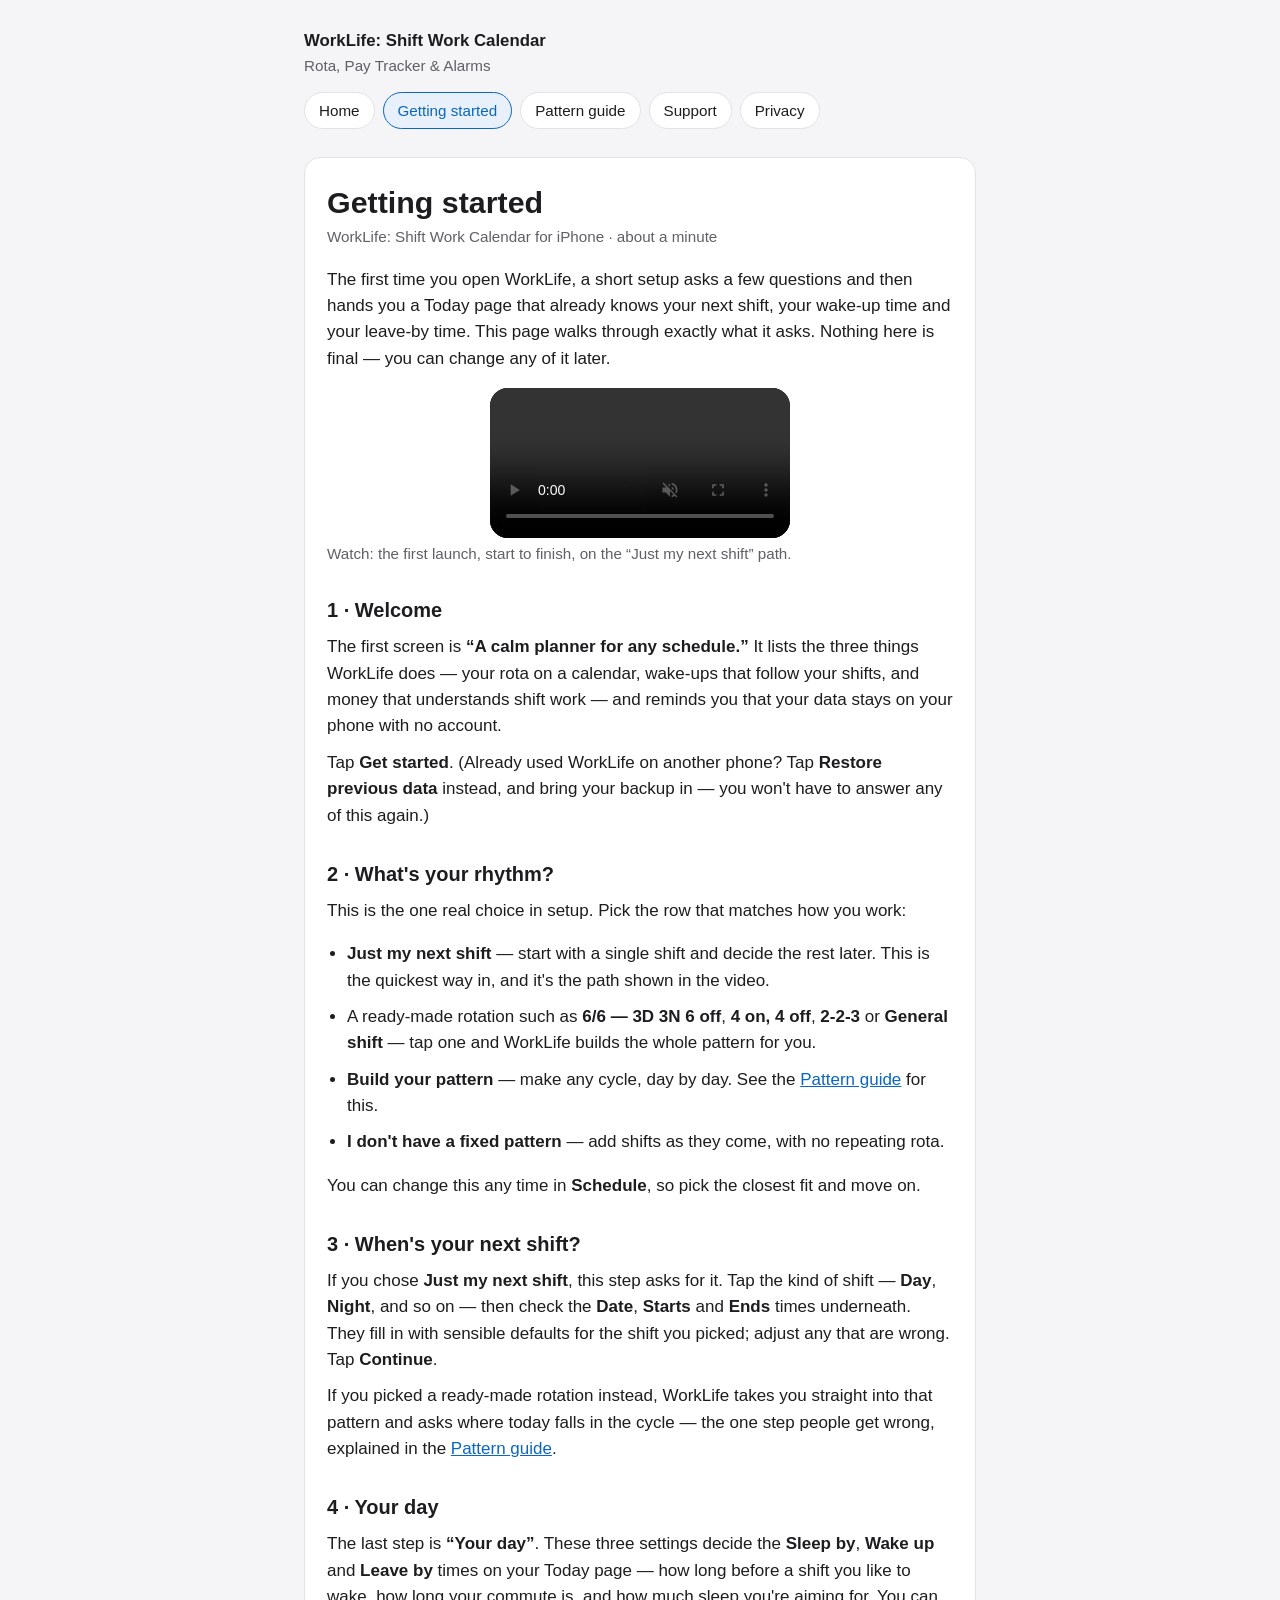
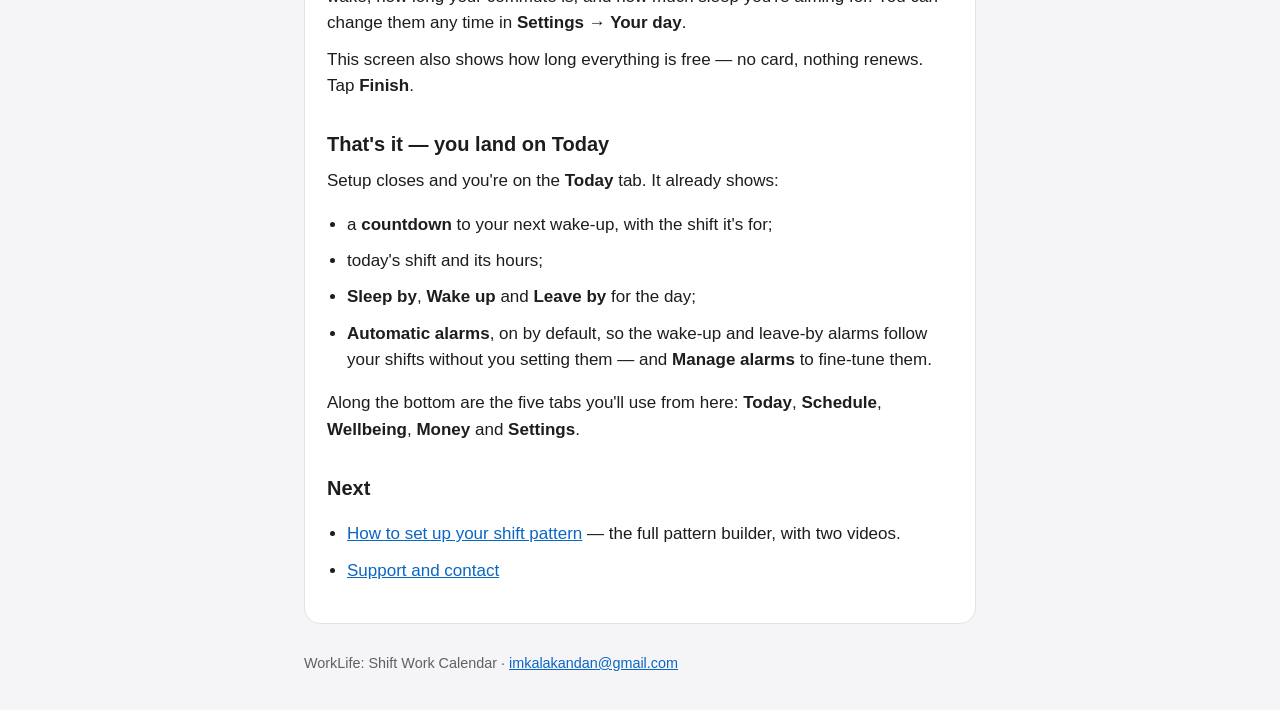
==== getting-started/index.html @ 9029e555 "Publish WorkLife iPhone privacy & support pages (9f0db19)" ====
<!doctype html>
<html lang="en">
<head>
<meta charset="utf-8">
<meta name="viewport" content="width=device-width, initial-scale=1">
<title>Getting started — WorkLife: Shift Work Calendar</title>
<meta name="description" content="The first minute in WorkLife for iPhone: what the setup asks, and how your Today page fills itself once you're through it.">
<meta name="color-scheme" content="light dark">
<link rel="stylesheet" href="../style.css">
</head>
<body>
<div class="wrap">

<header class="site">
  <a class="name" href="../">WorkLife: Shift Work Calendar</a>
  <span class="tagline">Rota, Pay Tracker &amp; Alarms</span>
  <nav class="site" aria-label="Site">
    <a href="../">Home</a>
    <a href="./" aria-current="page">Getting started</a>
    <a href="../pattern-guide/">Pattern guide</a>
    <a href="../support/">Support</a>
    <a href="../privacy/">Privacy</a>
  </nav>
</header>

<main>
<h1>Getting started</h1>
<p class="meta">WorkLife: Shift Work Calendar for iPhone · about a minute</p>

<p>The first time you open WorkLife, a short setup asks a few questions and then hands you a
Today page that already knows your next shift, your wake-up time and your leave-by time. This page
walks through exactly what it asks. Nothing here is final — you can change any of it later.</p>

<video class="guide-video" controls playsinline muted preload="metadata"
       src="onboarding-first-launch.mp4">
  Your browser can't play this video — the steps below show the same thing.
</video>
<p class="meta">Watch: the first launch, start to finish, on the “Just my next shift” path.</p>

<h2>1 · Welcome</h2>
<p>The first screen is <strong>“A calm planner for any schedule.”</strong> It lists the three things
WorkLife does — your rota on a calendar, wake-ups that follow your shifts, and money that understands
shift work — and reminds you that your data stays on your phone with no account.</p>
<p>Tap <strong>Get started</strong>. (Already used WorkLife on another phone? Tap
<strong>Restore previous data</strong> instead, and bring your backup in — you won't have to answer
any of this again.)</p>

<h2>2 · What's your rhythm?</h2>
<p>This is the one real choice in setup. Pick the row that matches how you work:</p>
<ul>
<li><strong>Just my next shift</strong> — start with a single shift and decide the rest later. This is
the quickest way in, and it's the path shown in the video.</li>
<li>A ready-made rotation such as <strong>6/6 — 3D 3N 6 off</strong>, <strong>4 on, 4 off</strong>,
<strong>2-2-3</strong> or <strong>General shift</strong> — tap one and WorkLife builds the whole
pattern for you.</li>
<li><strong>Build your pattern</strong> — make any cycle, day by day. See the
<a href="../pattern-guide/">Pattern guide</a> for this.</li>
<li><strong>I don't have a fixed pattern</strong> — add shifts as they come, with no repeating rota.</li>
</ul>
<p>You can change this any time in <strong>Schedule</strong>, so pick the closest fit and move on.</p>

<h2>3 · When's your next shift?</h2>
<p>If you chose <strong>Just my next shift</strong>, this step asks for it. Tap the kind of shift —
<strong>Day</strong>, <strong>Night</strong>, and so on — then check the <strong>Date</strong>,
<strong>Starts</strong> and <strong>Ends</strong> times underneath. They fill in with sensible defaults
for the shift you picked; adjust any that are wrong. Tap <strong>Continue</strong>.</p>
<p>If you picked a ready-made rotation instead, WorkLife takes you straight into that pattern and asks
where today falls in the cycle — the one step people get wrong, explained in the
<a href="../pattern-guide/">Pattern guide</a>.</p>

<h2>4 · Your day</h2>
<p>The last step is <strong>“Your day”</strong>. These three settings decide the
<strong>Sleep by</strong>, <strong>Wake up</strong> and <strong>Leave by</strong> times on your Today
page — how long before a shift you like to wake, how long your commute is, and how much sleep you're
aiming for. You can change them any time in <strong>Settings → Your day</strong>.</p>
<p>This screen also shows how long everything is free — no card, nothing renews. Tap
<strong>Finish</strong>.</p>

<h2>That's it — you land on Today</h2>
<p>Setup closes and you're on the <strong>Today</strong> tab. It already shows:</p>
<ul>
<li>a <strong>countdown</strong> to your next wake-up, with the shift it's for;</li>
<li>today's shift and its hours;</li>
<li><strong>Sleep by</strong>, <strong>Wake up</strong> and <strong>Leave by</strong> for the day;</li>
<li><strong>Automatic alarms</strong>, on by default, so the wake-up and leave-by alarms follow your
shifts without you setting them — and <strong>Manage alarms</strong> to fine-tune them.</li>
</ul>
<p>Along the bottom are the five tabs you'll use from here: <strong>Today</strong>,
<strong>Schedule</strong>, <strong>Wellbeing</strong>, <strong>Money</strong> and
<strong>Settings</strong>.</p>

<h2>Next</h2>
<ul>
<li><a href="../pattern-guide/">How to set up your shift pattern</a> — the full pattern builder, with two videos.</li>
<li><a href="../support/">Support and contact</a></li>
</ul>
</main>

<footer class="site">
  WorkLife: Shift Work Calendar · <a href="mailto:imkalakandan@gmail.com">imkalakandan@gmail.com</a>
</footer>

</div>
</body>
</html>

<!-- build 9f0db19 -->
---- style.css ----
/* WorkLife iOS website — privacy policy, support, landing. Plain CSS, no framework, no web fonts:
   the system font is used through the browser (never a bundled font file). */

:root {
  --bg: #f5f5f7;
  --card: #ffffff;
  --text: #1d1d1f;
  --muted: #5f5f66;
  --line: #e2e2e7;
  --accent: #0a66c2;
  --accent-soft: #e8f1fb;
}

@media (prefers-color-scheme: dark) {
  :root {
    --bg: #000000;
    --card: #1c1c1e;
    --text: #f5f5f7;
    --muted: #a1a1a8;
    --line: #38383c;
    --accent: #5eaaf5;
    --accent-soft: #10263d;
  }
}

* { box-sizing: border-box; }

html { -webkit-text-size-adjust: 100%; }

body {
  margin: 0;
  background: var(--bg);
  color: var(--text);
  font-family: -apple-system, BlinkMacSystemFont, "Segoe UI", Roboto, Helvetica, Arial, sans-serif;
  font-size: 17px;
  line-height: 1.55;
}

.wrap {
  max-width: 44rem;
  margin: 0 auto;
  padding: 0 16px;
}

header.site {
  padding: 28px 0 12px;
}

header.site .name {
  font-size: 1.05rem;
  font-weight: 700;
  color: var(--text);
  text-decoration: none;
}

header.site .tagline {
  display: block;
  color: var(--muted);
  font-size: 0.95rem;
}

nav.site {
  display: flex;
  flex-wrap: wrap;
  gap: 8px;
  margin: 14px 0 0;
}

nav.site a {
  padding: 6px 14px;
  border-radius: 999px;
  background: var(--card);
  border: 1px solid var(--line);
  color: var(--text);
  text-decoration: none;
  font-size: 0.95rem;
}

nav.site a[aria-current="page"] {
  background: var(--accent-soft);
  border-color: var(--accent);
  color: var(--accent);
}

main {
  background: var(--card);
  border: 1px solid var(--line);
  border-radius: 16px;
  padding: 8px 22px 22px;
  margin: 16px 0 28px;
}

h1 { font-size: 1.9rem; line-height: 1.2; margin: 18px 0 4px; }
h2 { font-size: 1.25rem; margin: 30px 0 8px; }
h3 { font-size: 1.05rem; margin: 22px 0 6px; }

p, li { margin: 0 0 10px; }
ul, ol { padding-left: 1.25rem; }

/* Tall portrait screen recordings: cap the height so a phone-shaped video never fills a desktop
   screen, and let it shrink to the column on a phone. */
.guide-video {
  display: block;
  max-width: 100%;
  max-height: 78vh;
  width: auto;
  margin: 16px auto 4px;
  border-radius: 18px;
  background: #000;
}

.meta { color: var(--muted); font-size: 0.95rem; margin-bottom: 18px; }

.summary {
  background: var(--accent-soft);
  border-radius: 12px;
  padding: 14px 16px;
  margin: 16px 0 6px;
}
.summary p:last-child { margin-bottom: 0; }

a { color: var(--accent); }

.table-wrap { overflow-x: auto; margin: 8px 0 12px; }

table {
  width: 100%;
  border-collapse: collapse;
  font-size: 0.97rem;
}

th, td {
  text-align: left;
  vertical-align: top;
  padding: 10px 8px;
  border-bottom: 1px solid var(--line);
}

th { font-weight: 600; }
td:first-child { white-space: nowrap; font-weight: 600; }

@media (max-width: 520px) {
  td:first-child { white-space: normal; }
}

footer.site {
  color: var(--muted);
  font-size: 0.9rem;
  padding: 0 0 36px;
}
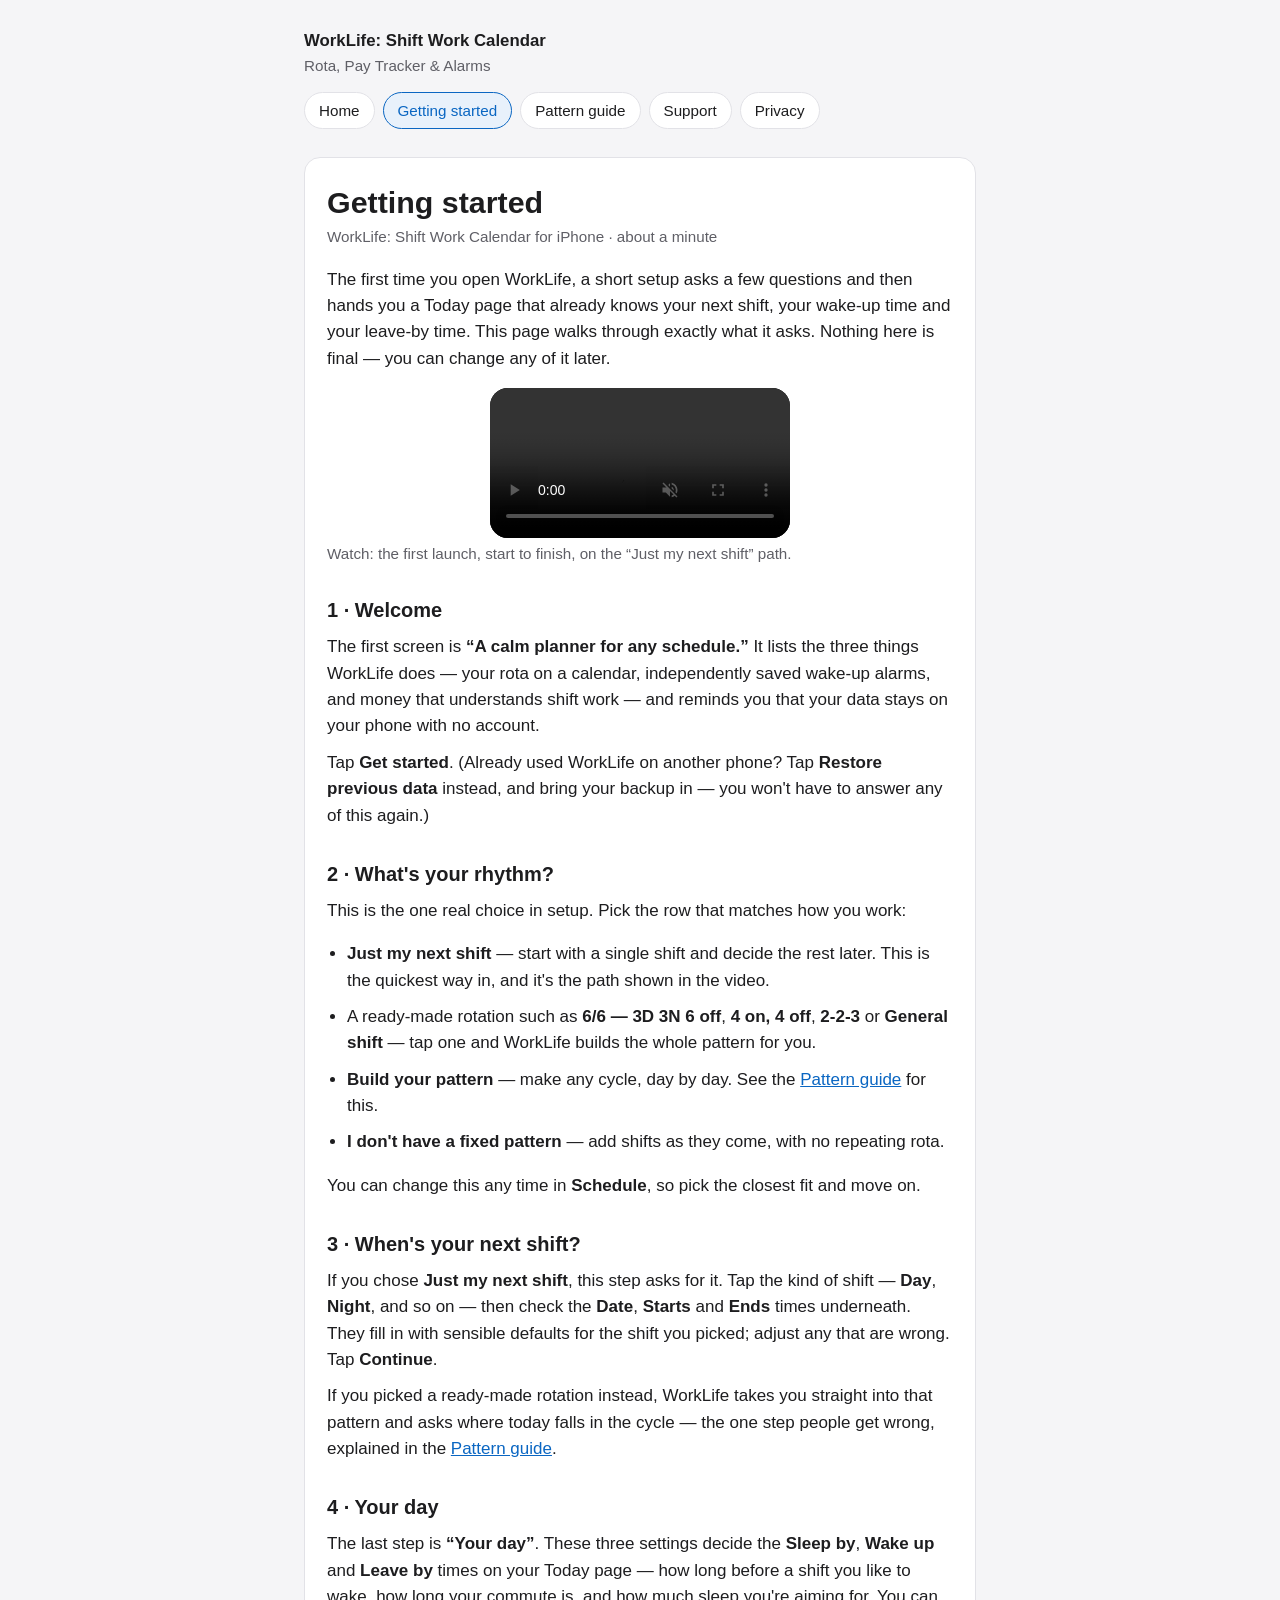
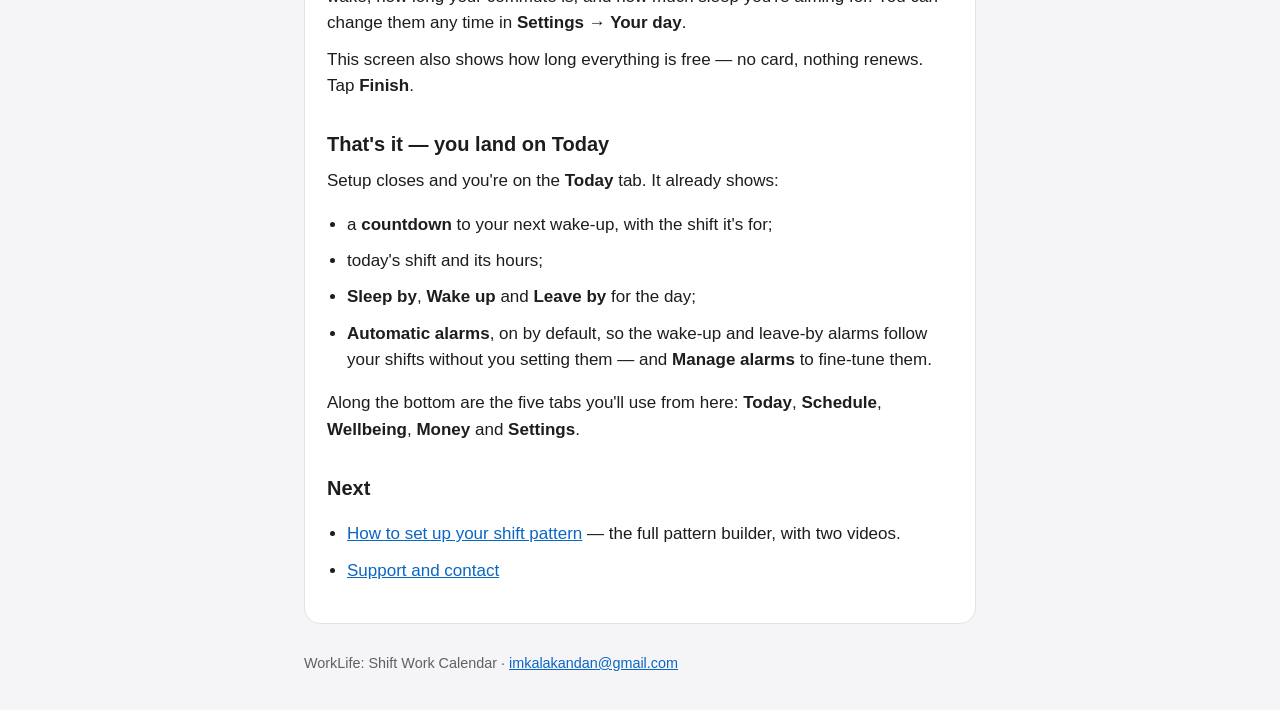
==== commit 5e3f4a7b: "Publish WorkLife iPhone privacy & support pages (9cf75f6-dirty)" ====
--- a/getting-started/index.html
+++ b/getting-started/index.html
@@ -39,7 +39,7 @@
 
 <h2>1 · Welcome</h2>
 <p>The first screen is <strong>“A calm planner for any schedule.”</strong> It lists the three things
-WorkLife does — your rota on a calendar, wake-ups that follow your shifts, and money that understands
+WorkLife does — your rota on a calendar, independently saved wake-up alarms, and money that understands
 shift work — and reminds you that your data stays on your phone with no account.</p>
 <p>Tap <strong>Get started</strong>. (Already used WorkLife on another phone? Tap
 <strong>Restore previous data</strong> instead, and bring your backup in — you won't have to answer
@@ -104,4 +104,4 @@
 </body>
 </html>
 
-<!-- build 9f0db19 -->
+<!-- build 9cf75f6-dirty -->
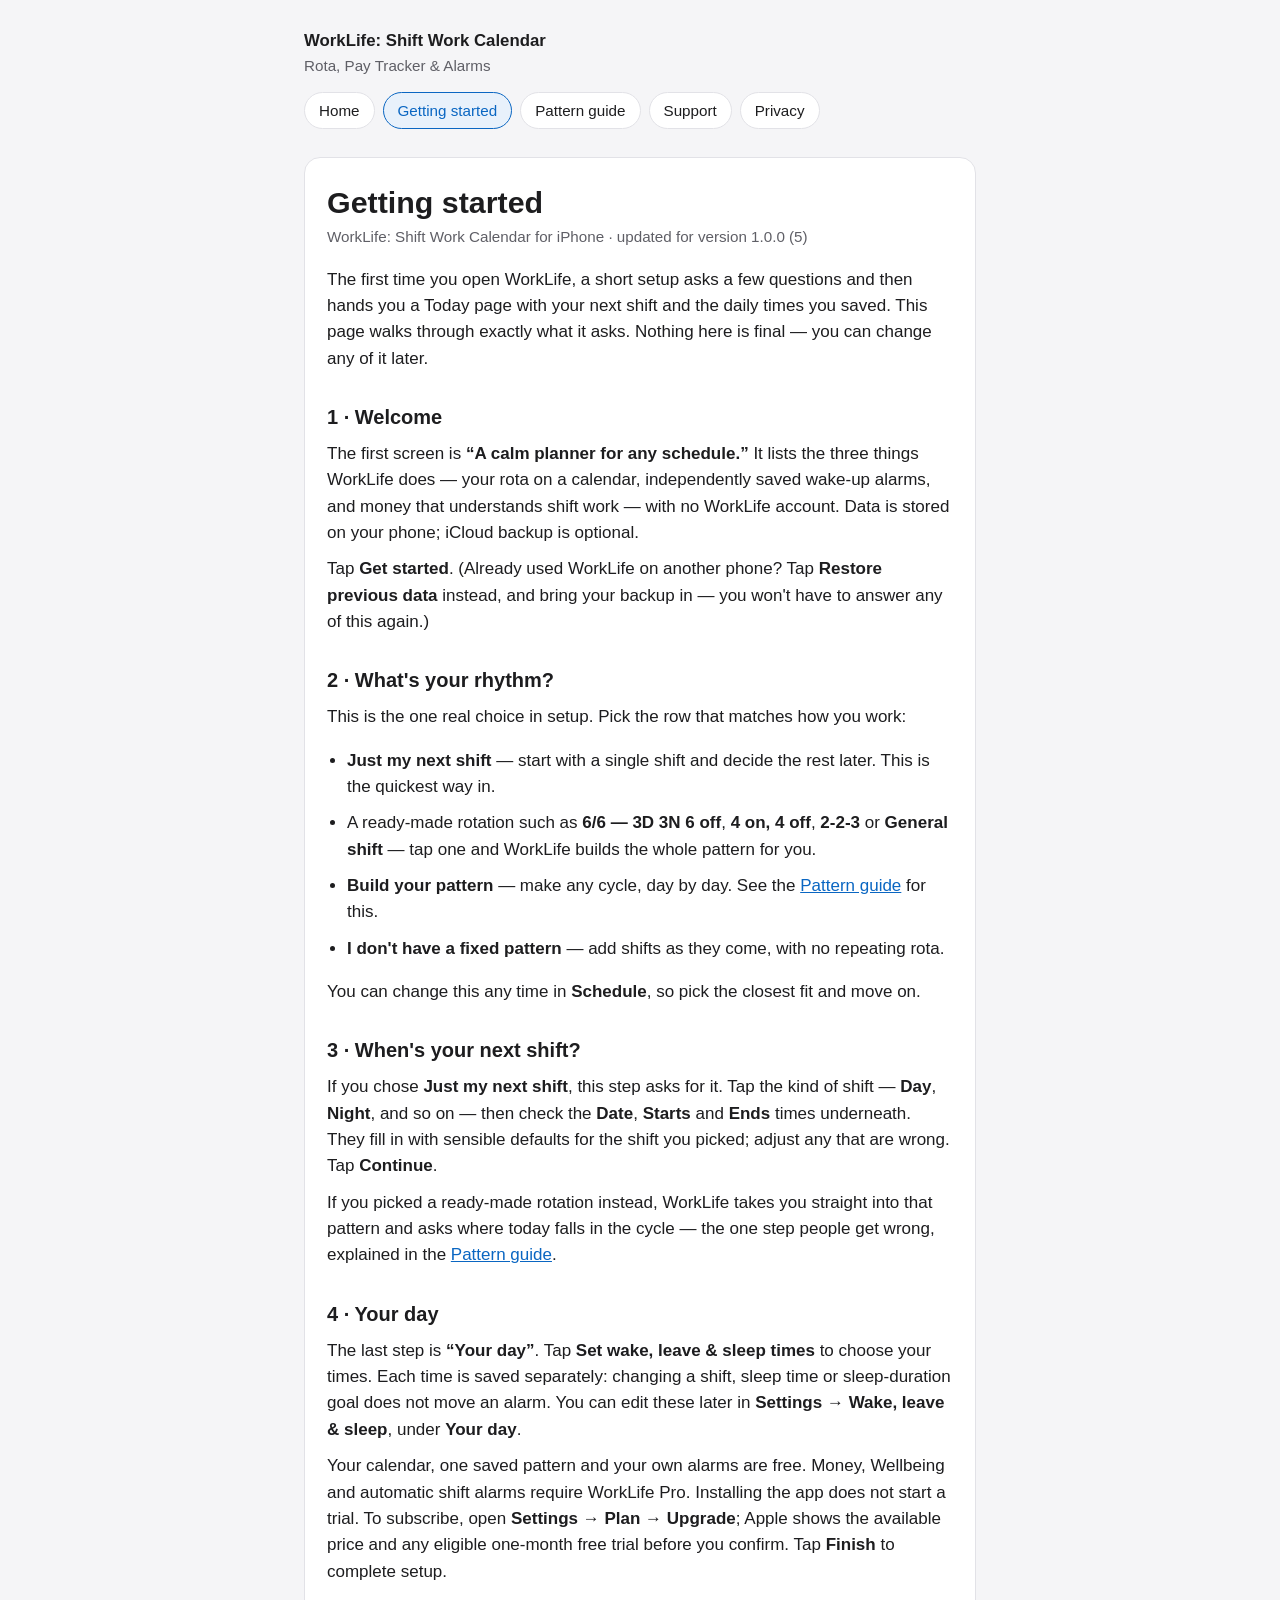
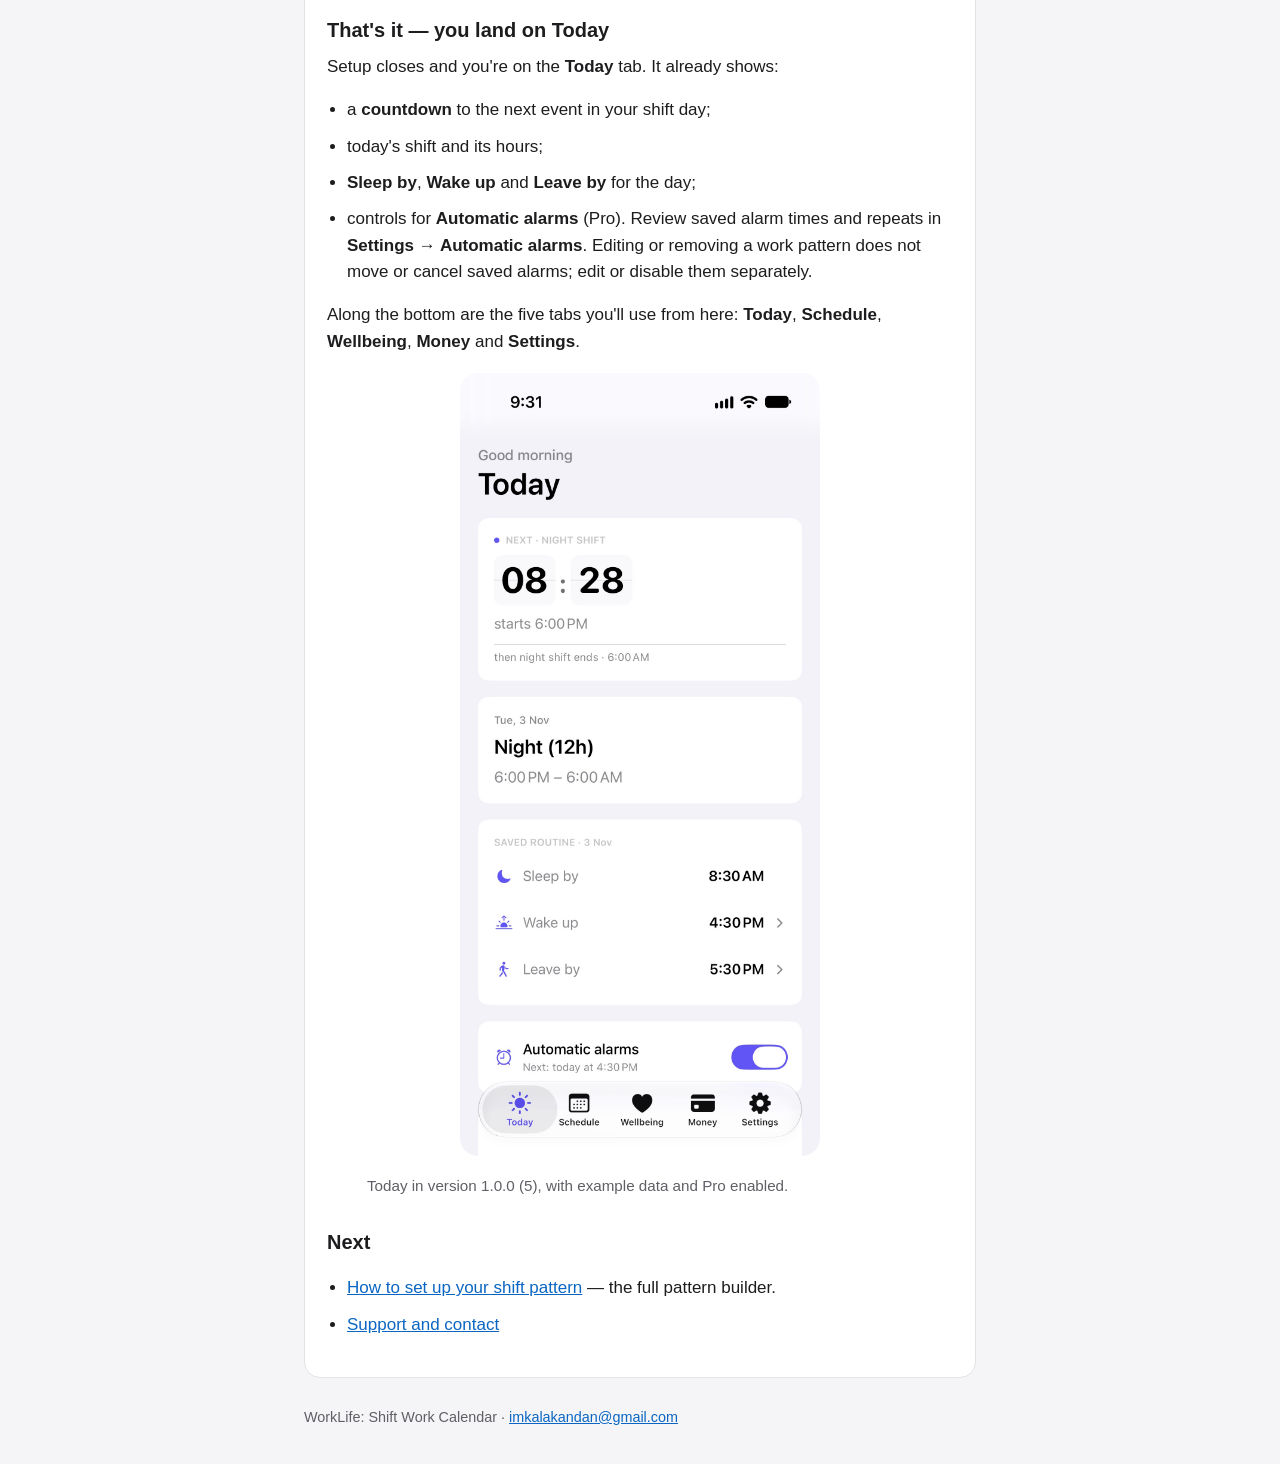
==== commit 74681de0: "Publish WorkLife iPhone privacy & support pages (9cf75f6-dirty)" ====
--- a/getting-started/index.html
+++ b/getting-started/index.html
@@ -25,22 +25,16 @@
 
 <main>
 <h1>Getting started</h1>
-<p class="meta">WorkLife: Shift Work Calendar for iPhone · about a minute</p>
+<p class="meta">WorkLife: Shift Work Calendar for iPhone · updated for version 1.0.0 (5)</p>
 
 <p>The first time you open WorkLife, a short setup asks a few questions and then hands you a
-Today page that already knows your next shift, your wake-up time and your leave-by time. This page
+Today page with your next shift and the daily times you saved. This page
 walks through exactly what it asks. Nothing here is final — you can change any of it later.</p>
-
-<video class="guide-video" controls playsinline muted preload="metadata"
-       src="onboarding-first-launch.mp4">
-  Your browser can't play this video — the steps below show the same thing.
-</video>
-<p class="meta">Watch: the first launch, start to finish, on the “Just my next shift” path.</p>
 
 <h2>1 · Welcome</h2>
 <p>The first screen is <strong>“A calm planner for any schedule.”</strong> It lists the three things
 WorkLife does — your rota on a calendar, independently saved wake-up alarms, and money that understands
-shift work — and reminds you that your data stays on your phone with no account.</p>
+shift work — with no WorkLife account. Data is stored on your phone; iCloud backup is optional.</p>
 <p>Tap <strong>Get started</strong>. (Already used WorkLife on another phone? Tap
 <strong>Restore previous data</strong> instead, and bring your backup in — you won't have to answer
 any of this again.)</p>
@@ -49,7 +43,7 @@
 <p>This is the one real choice in setup. Pick the row that matches how you work:</p>
 <ul>
 <li><strong>Just my next shift</strong> — start with a single shift and decide the rest later. This is
-the quickest way in, and it's the path shown in the video.</li>
+the quickest way in.</li>
 <li>A ready-made rotation such as <strong>6/6 — 3D 3N 6 off</strong>, <strong>4 on, 4 off</strong>,
 <strong>2-2-3</strong> or <strong>General shift</strong> — tap one and WorkLife builds the whole
 pattern for you.</li>
@@ -69,29 +63,37 @@
 <a href="../pattern-guide/">Pattern guide</a>.</p>
 
 <h2>4 · Your day</h2>
-<p>The last step is <strong>“Your day”</strong>. These three settings decide the
-<strong>Sleep by</strong>, <strong>Wake up</strong> and <strong>Leave by</strong> times on your Today
-page — how long before a shift you like to wake, how long your commute is, and how much sleep you're
-aiming for. You can change them any time in <strong>Settings → Your day</strong>.</p>
-<p>This screen also shows how long everything is free — no card, nothing renews. Tap
-<strong>Finish</strong>.</p>
+<p>The last step is <strong>“Your day”</strong>. Tap <strong>Set wake, leave &amp; sleep times</strong>
+to choose your times. Each time is saved separately: changing a shift, sleep time or sleep-duration goal
+does not move an alarm. You can edit these later in <strong>Settings → Wake, leave &amp; sleep</strong>,
+under <strong>Your day</strong>.</p>
+<p>Your calendar, one saved pattern and your own alarms are free. Money, Wellbeing and automatic shift
+alarms require WorkLife Pro. Installing the app does not start a trial. To subscribe, open
+<strong>Settings → Plan → Upgrade</strong>; Apple shows the available price and any eligible
+one-month free trial before you confirm. Tap <strong>Finish</strong> to complete setup.</p>
 
 <h2>That's it — you land on Today</h2>
 <p>Setup closes and you're on the <strong>Today</strong> tab. It already shows:</p>
 <ul>
-<li>a <strong>countdown</strong> to your next wake-up, with the shift it's for;</li>
+<li>a <strong>countdown</strong> to the next event in your shift day;</li>
 <li>today's shift and its hours;</li>
 <li><strong>Sleep by</strong>, <strong>Wake up</strong> and <strong>Leave by</strong> for the day;</li>
-<li><strong>Automatic alarms</strong>, on by default, so the wake-up and leave-by alarms follow your
-shifts without you setting them — and <strong>Manage alarms</strong> to fine-tune them.</li>
+<li>controls for <strong>Automatic alarms</strong> (Pro). Review saved alarm times and repeats in
+<strong>Settings → Automatic alarms</strong>. Editing or removing a work pattern does not move or cancel
+saved alarms; edit or disable them separately.</li>
 </ul>
 <p>Along the bottom are the five tabs you'll use from here: <strong>Today</strong>,
 <strong>Schedule</strong>, <strong>Wellbeing</strong>, <strong>Money</strong> and
 <strong>Settings</strong>.</p>
+<figure>
+<img class="guide-image" src="today-build5.jpg" width="1206" height="2622" loading="lazy"
+     alt="WorkLife Today showing a night shift, saved sleep, wake and leave times, and automatic alarm controls">
+<figcaption class="meta">Today in version 1.0.0 (5), with example data and Pro enabled.</figcaption>
+</figure>
 
 <h2>Next</h2>
 <ul>
-<li><a href="../pattern-guide/">How to set up your shift pattern</a> — the full pattern builder, with two videos.</li>
+<li><a href="../pattern-guide/">How to set up your shift pattern</a> — the full pattern builder.</li>
 <li><a href="../support/">Support and contact</a></li>
 </ul>
 </main>
--- a/style.css
+++ b/style.css
@@ -109,6 +109,7 @@
   background: #000;
 }
 
+.guide-image { display: block; width: 100%; max-width: 360px; height: auto; margin: 18px auto; border-radius: 18px; }
 .meta { color: var(--muted); font-size: 0.95rem; margin-bottom: 18px; }
 
 .summary {
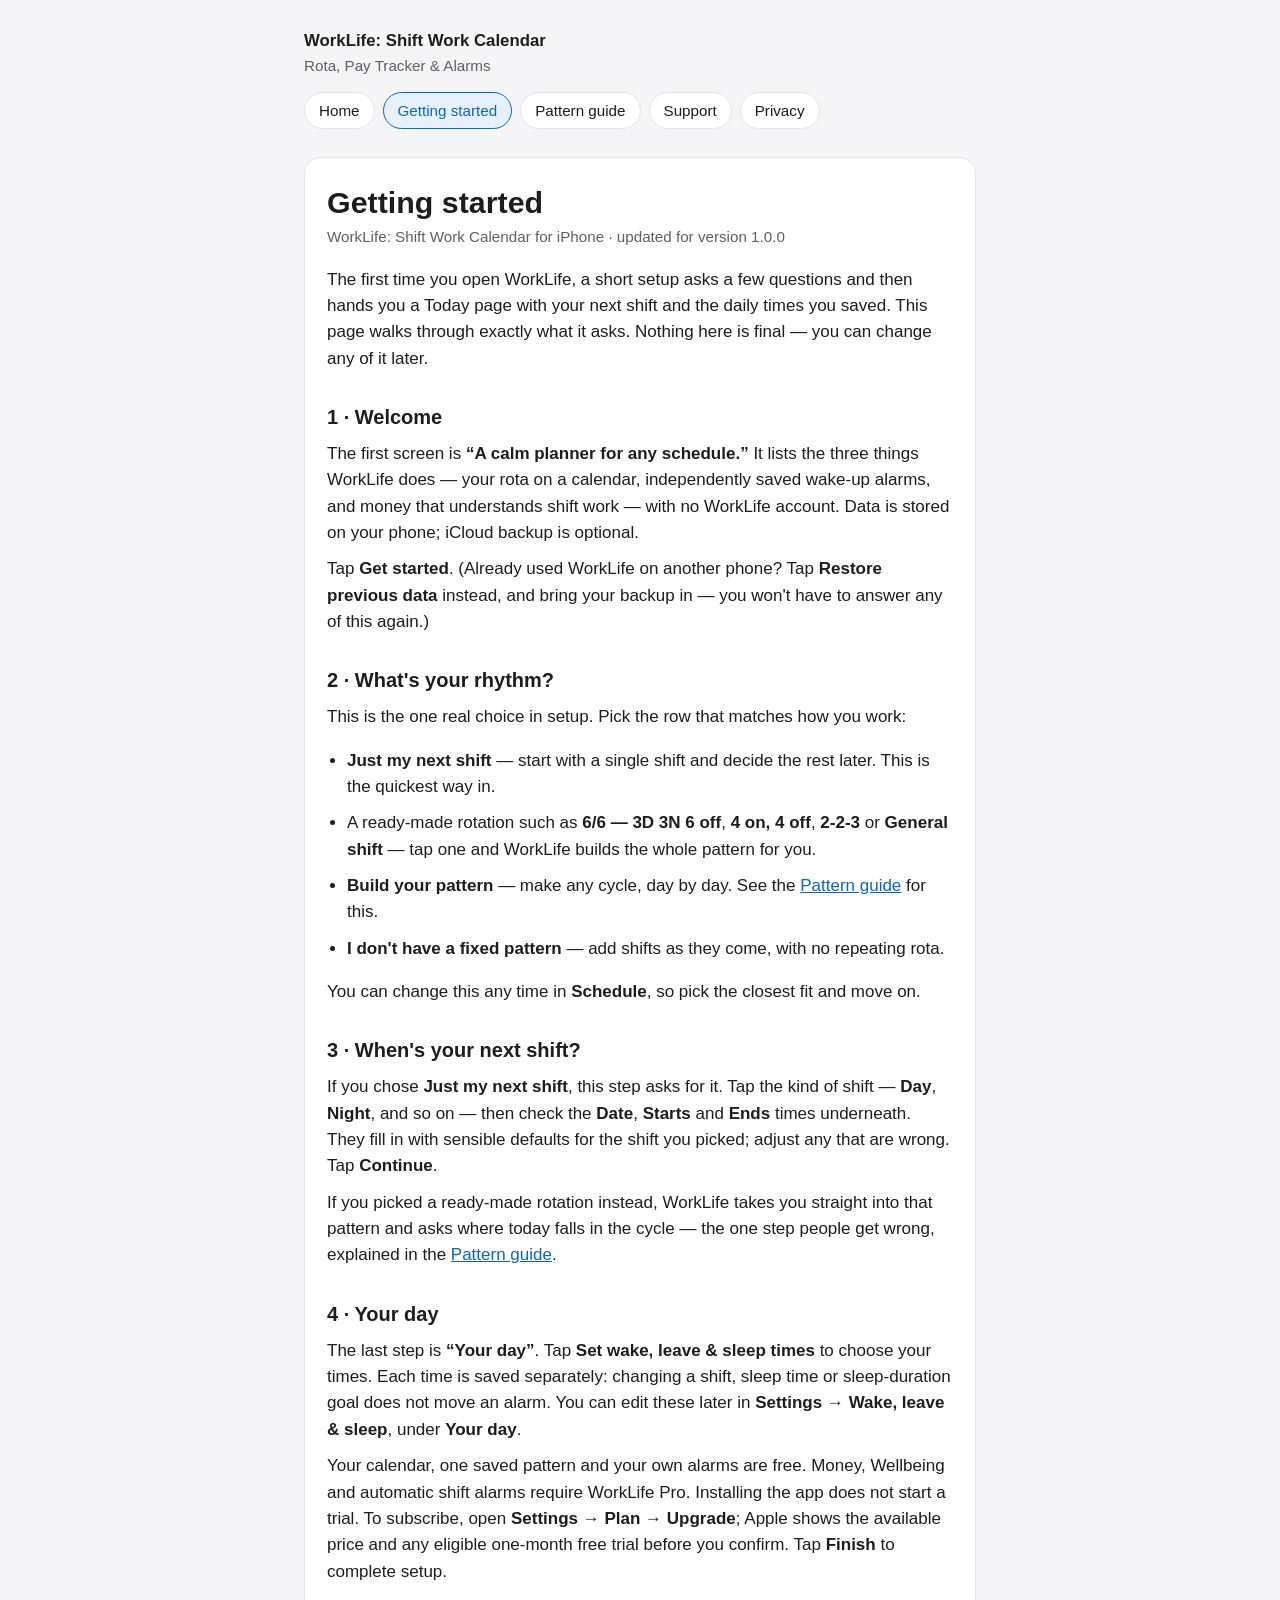
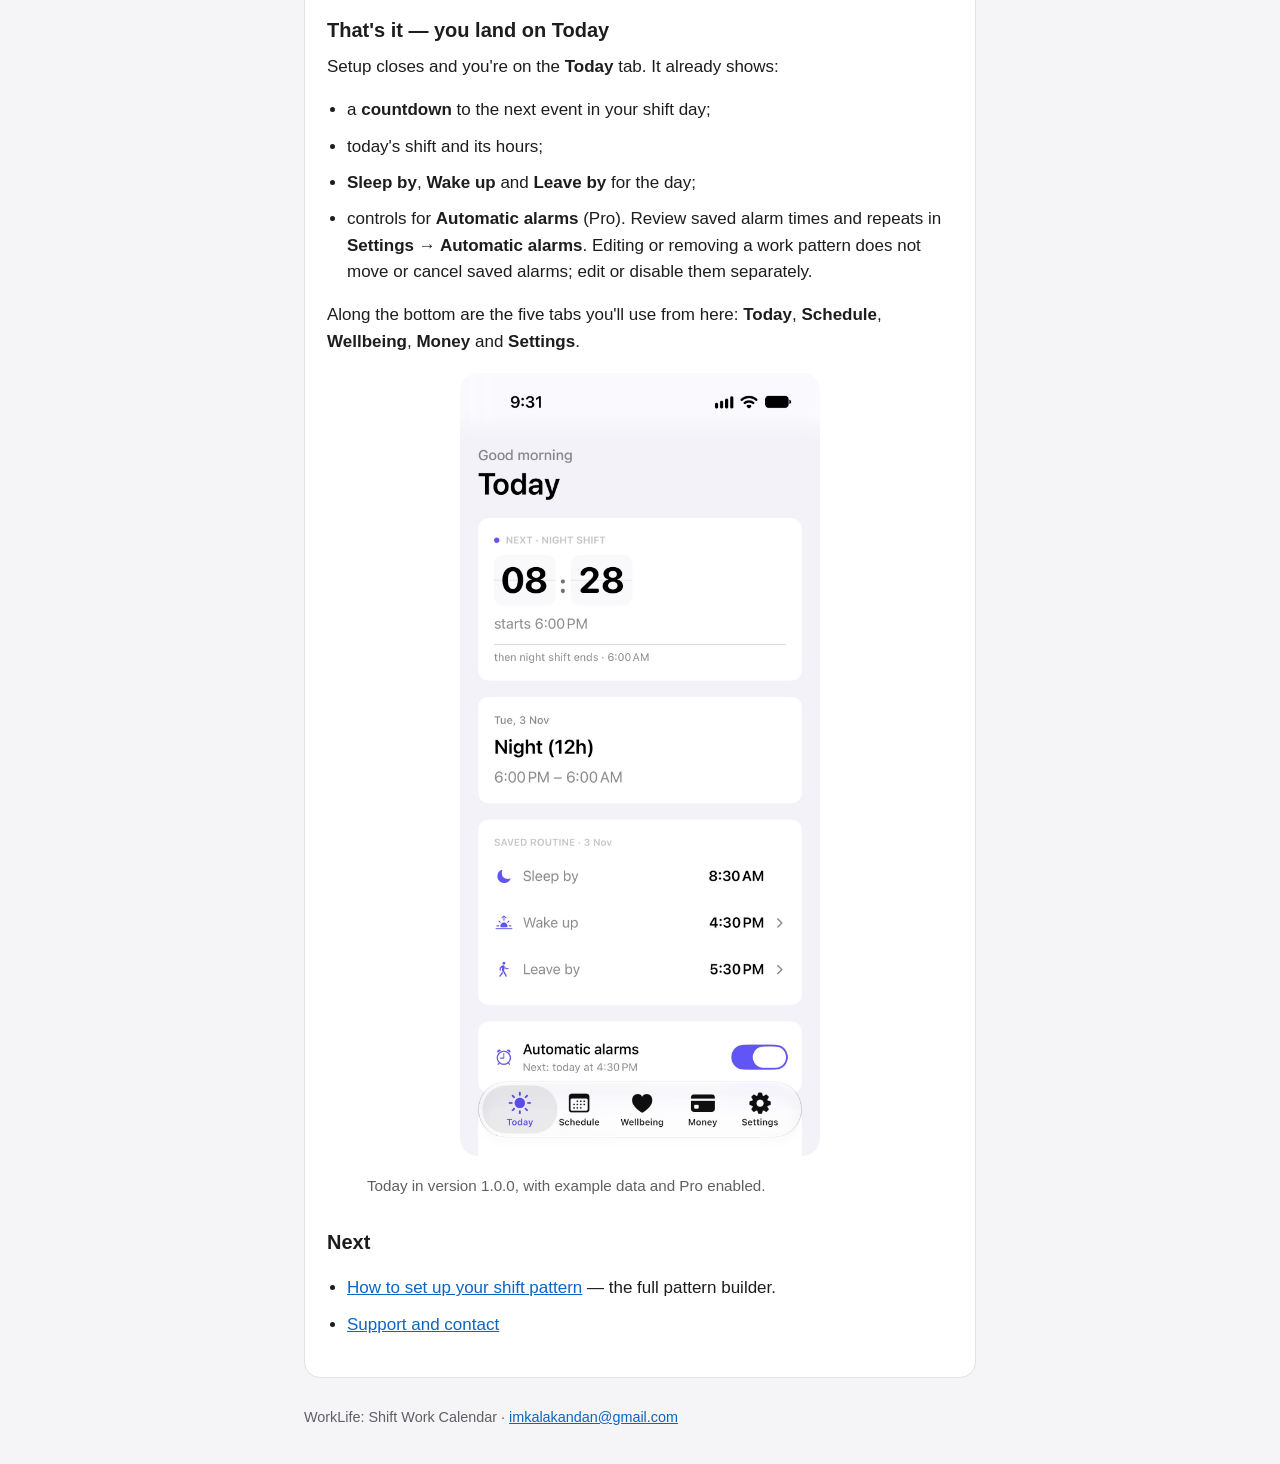
==== commit a9fb2d2c: "Publish WorkLife iPhone privacy & support pages (9cf75f6-dirty)" ====
--- a/getting-started/index.html
+++ b/getting-started/index.html
@@ -25,7 +25,7 @@
 
 <main>
 <h1>Getting started</h1>
-<p class="meta">WorkLife: Shift Work Calendar for iPhone · updated for version 1.0.0 (5)</p>
+<p class="meta">WorkLife: Shift Work Calendar for iPhone · updated for version 1.0.0</p>
 
 <p>The first time you open WorkLife, a short setup asks a few questions and then hands you a
 Today page with your next shift and the daily times you saved. This page
@@ -88,7 +88,7 @@
 <figure>
 <img class="guide-image" src="today-build5.jpg" width="1206" height="2622" loading="lazy"
      alt="WorkLife Today showing a night shift, saved sleep, wake and leave times, and automatic alarm controls">
-<figcaption class="meta">Today in version 1.0.0 (5), with example data and Pro enabled.</figcaption>
+<figcaption class="meta">Today in version 1.0.0, with example data and Pro enabled.</figcaption>
 </figure>
 
 <h2>Next</h2>
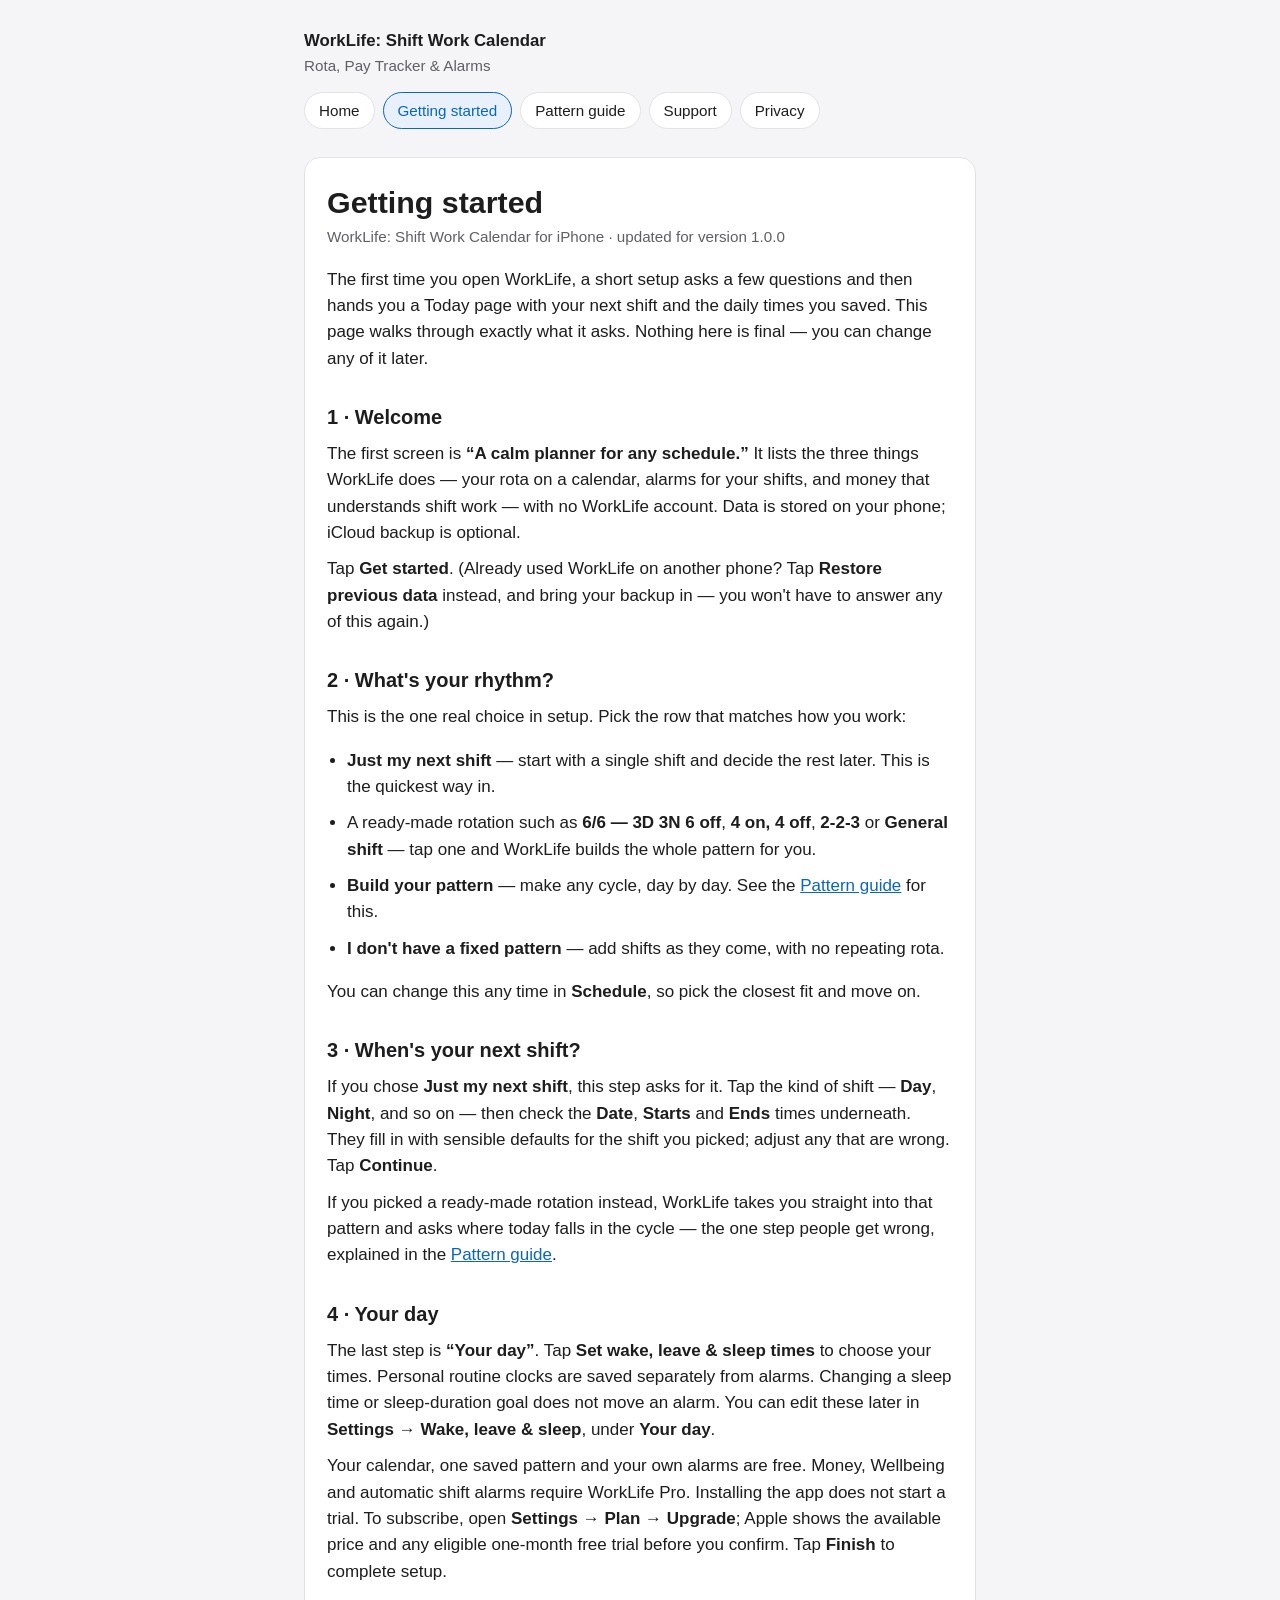
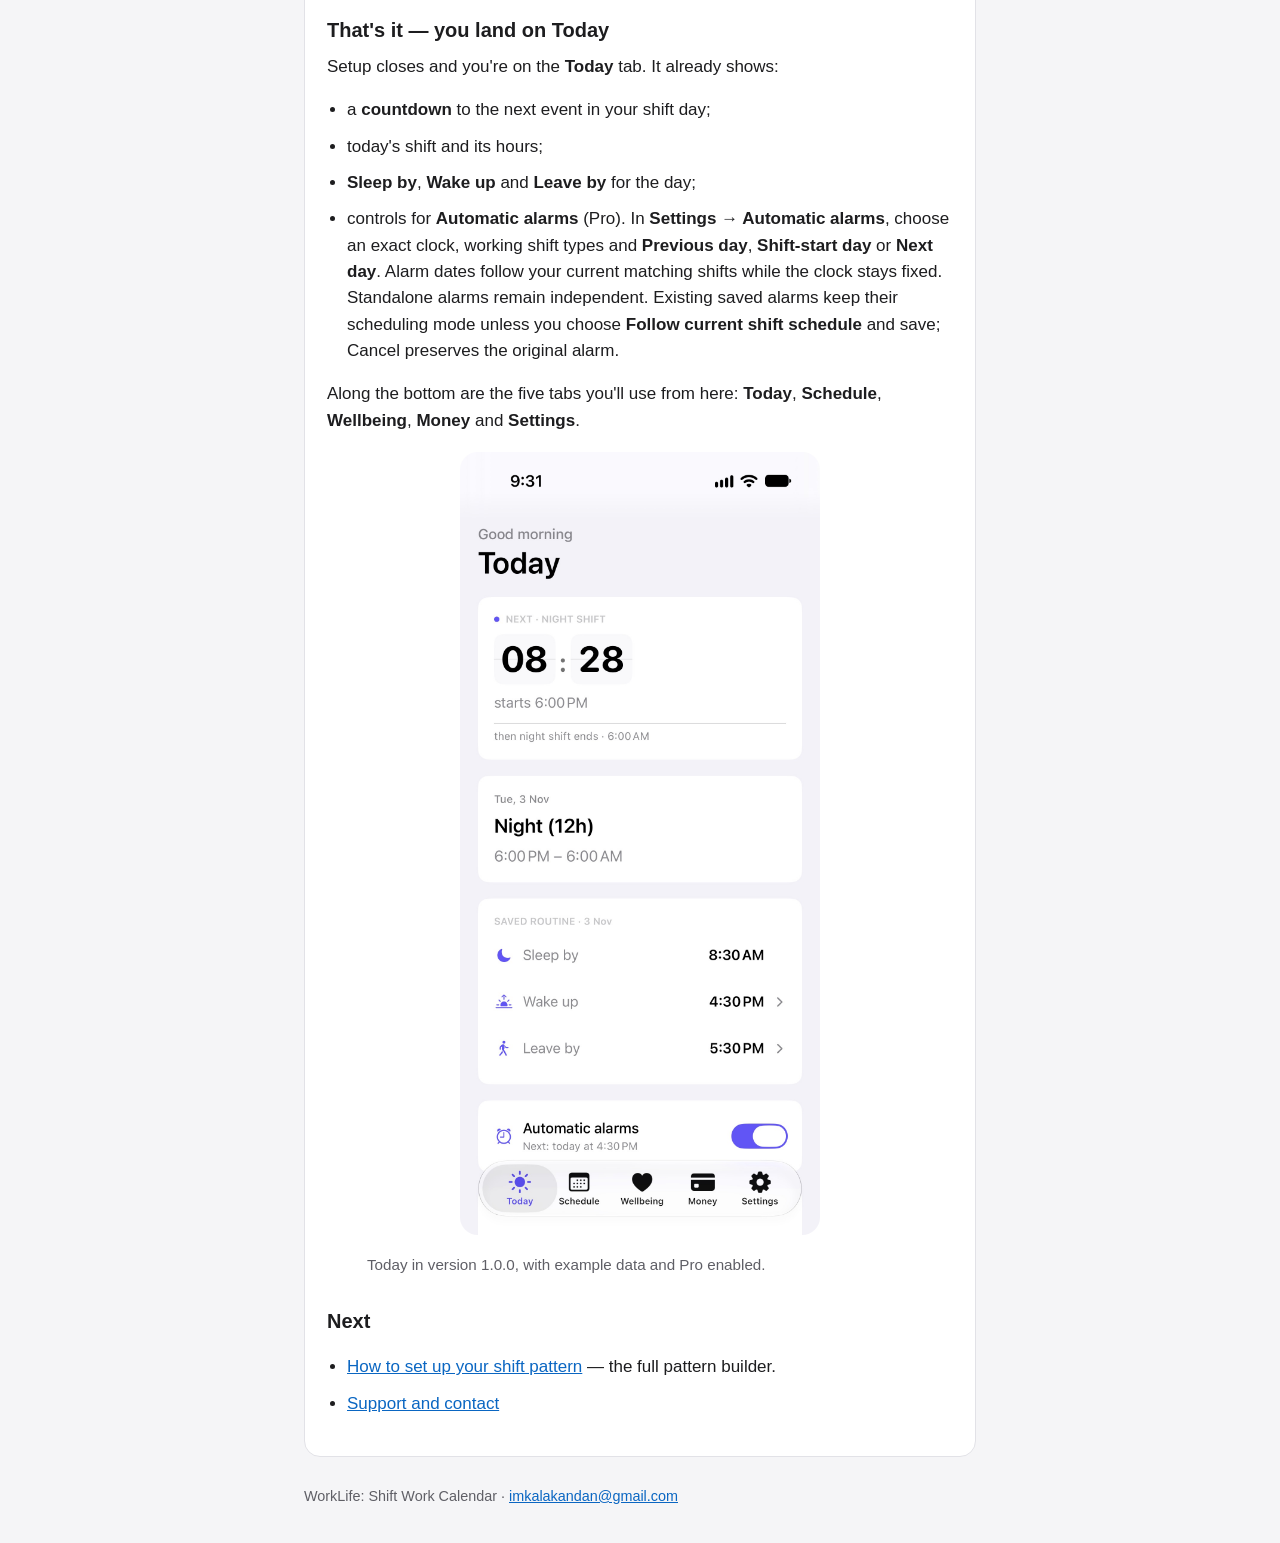
==== commit 2711687f: "Publish WorkLife iPhone privacy & support pages (9cf75f6-dirty)" ====
--- a/getting-started/index.html
+++ b/getting-started/index.html
@@ -33,7 +33,7 @@
 
 <h2>1 · Welcome</h2>
 <p>The first screen is <strong>“A calm planner for any schedule.”</strong> It lists the three things
-WorkLife does — your rota on a calendar, independently saved wake-up alarms, and money that understands
+WorkLife does — your rota on a calendar, alarms for your shifts, and money that understands
 shift work — with no WorkLife account. Data is stored on your phone; iCloud backup is optional.</p>
 <p>Tap <strong>Get started</strong>. (Already used WorkLife on another phone? Tap
 <strong>Restore previous data</strong> instead, and bring your backup in — you won't have to answer
@@ -64,7 +64,7 @@
 
 <h2>4 · Your day</h2>
 <p>The last step is <strong>“Your day”</strong>. Tap <strong>Set wake, leave &amp; sleep times</strong>
-to choose your times. Each time is saved separately: changing a shift, sleep time or sleep-duration goal
+to choose your times. Personal routine clocks are saved separately from alarms. Changing a sleep time or sleep-duration goal
 does not move an alarm. You can edit these later in <strong>Settings → Wake, leave &amp; sleep</strong>,
 under <strong>Your day</strong>.</p>
 <p>Your calendar, one saved pattern and your own alarms are free. Money, Wellbeing and automatic shift
@@ -78,9 +78,7 @@
 <li>a <strong>countdown</strong> to the next event in your shift day;</li>
 <li>today's shift and its hours;</li>
 <li><strong>Sleep by</strong>, <strong>Wake up</strong> and <strong>Leave by</strong> for the day;</li>
-<li>controls for <strong>Automatic alarms</strong> (Pro). Review saved alarm times and repeats in
-<strong>Settings → Automatic alarms</strong>. Editing or removing a work pattern does not move or cancel
-saved alarms; edit or disable them separately.</li>
+<li>controls for <strong>Automatic alarms</strong> (Pro). In <strong>Settings → Automatic alarms</strong>, choose an exact clock, working shift types and <strong>Previous day</strong>, <strong>Shift-start day</strong> or <strong>Next day</strong>. Alarm dates follow your current matching shifts while the clock stays fixed. Standalone alarms remain independent. Existing saved alarms keep their scheduling mode unless you choose <strong>Follow current shift schedule</strong> and save; Cancel preserves the original alarm.</li>
 </ul>
 <p>Along the bottom are the five tabs you'll use from here: <strong>Today</strong>,
 <strong>Schedule</strong>, <strong>Wellbeing</strong>, <strong>Money</strong> and
